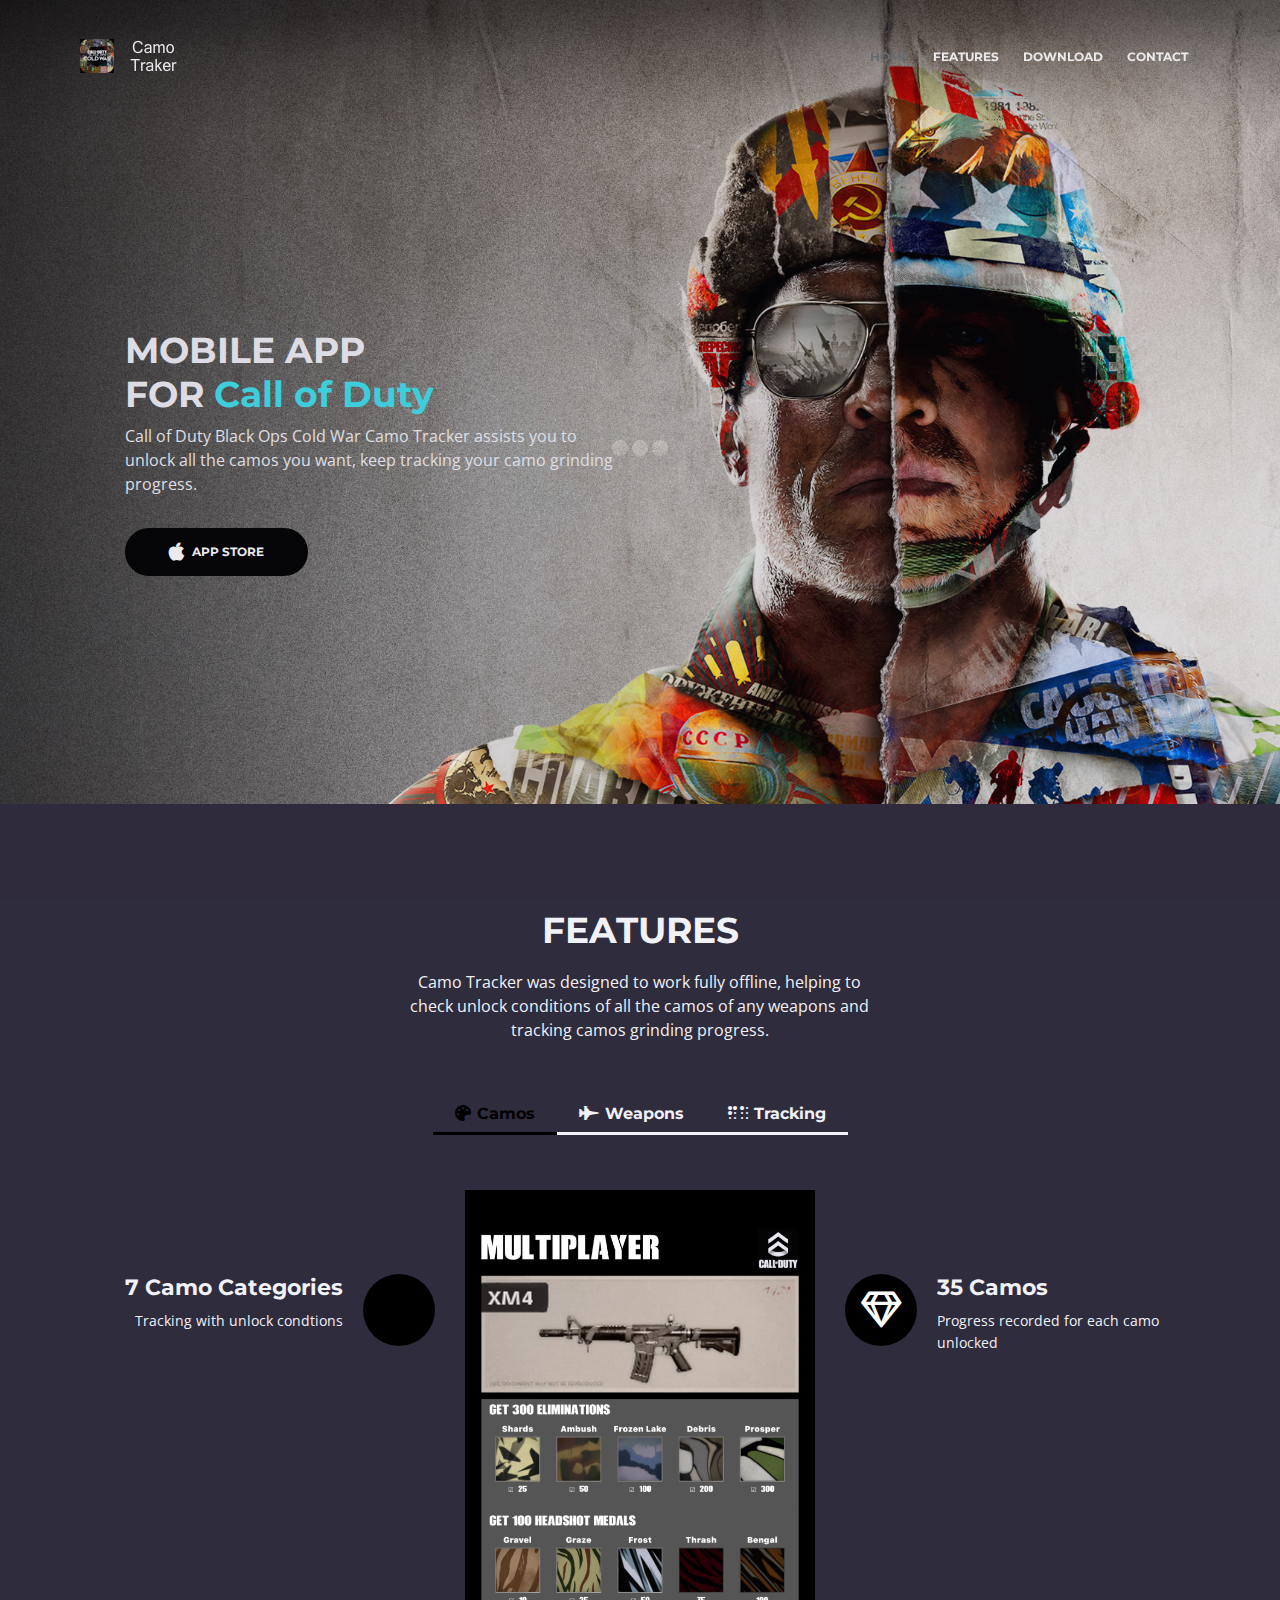
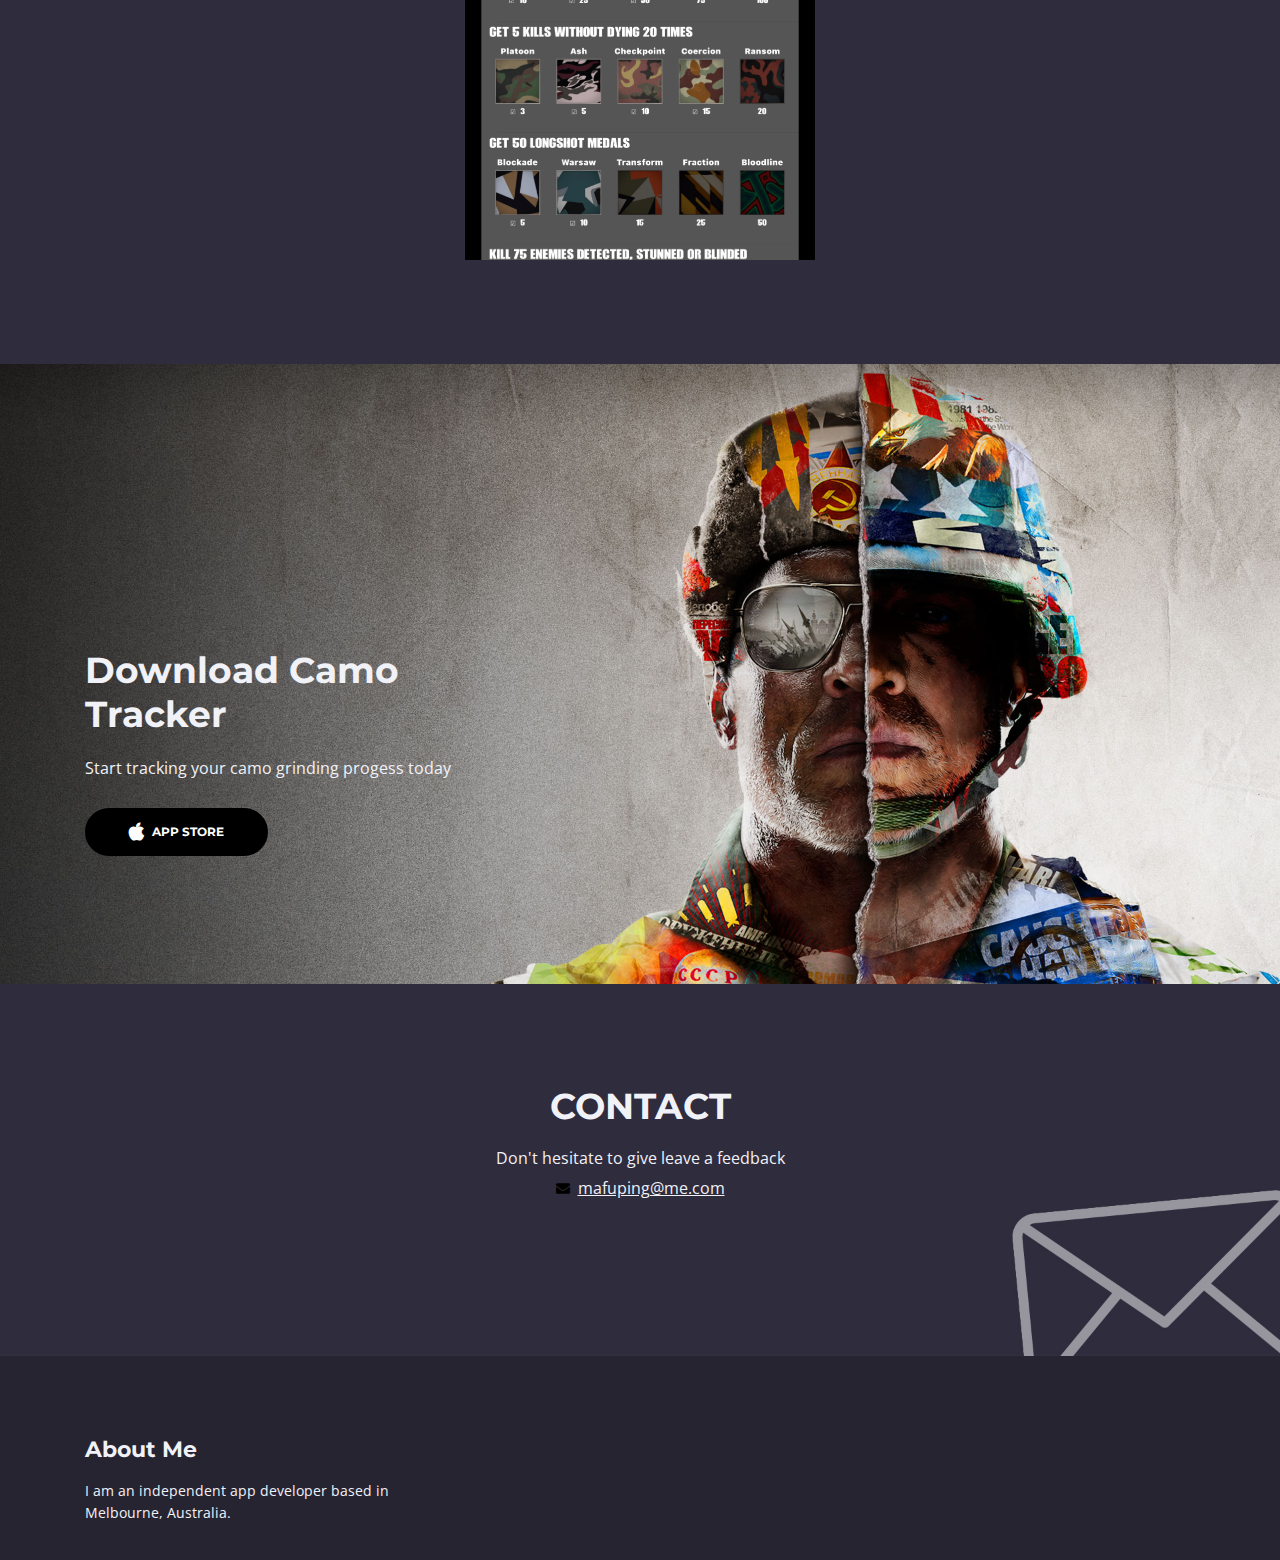
==== CamoTracker/index.html @ ff42e77a "Camo Tracker Support Page" ====
<!DOCTYPE html>
<html lang="en">

<head>
    <meta charset="utf-8">
    <meta name="viewport" content="width=device-width, initial-scale=1, shrink-to-fit=no">

    <!-- SEO Meta Tags -->
    <meta name="description" content="Cod Cold War Camo Tracker">
    <meta name="author" content="Fuping Ma">

    <!-- OG Meta Tags to improve the way the post looks when you share the page on LinkedIn, Facebook, Google+ -->
    <meta property="og:site_name" content="" /> <!-- website name -->
    <meta property="og:site" content="" /> <!-- website link -->
    <meta property="og:title" content="" /> <!-- title shown in the actual shared post -->
    <meta property="og:description" content="" /> <!-- description shown in the actual shared post -->
    <meta property="og:image" content="" /> <!-- image link, make sure it's jpg -->
    <meta property="og:url" content="" /> <!-- where do you want your post to link to -->
    <meta property="og:type" content="article" />

    <!-- Website Title -->
    <title>Camo Tracker</title>

    <!-- Styles -->
    <link href="https://fonts.googleapis.com/css?family=Montserrat:400,600,700" rel="stylesheet">
    <link href="https://fonts.googleapis.com/css?family=Open+Sans:400,400i,700,700i" rel="stylesheet">
    <link href="css/bootstrap.css" rel="stylesheet">
    <link href="css/fontawesome-all.css" rel="stylesheet">
    <link href="css/swiper.css" rel="stylesheet">
    <link href="css/magnific-popup.css" rel="stylesheet">
    <link href="css/styles.css" rel="stylesheet">

    <!-- Favicon -->
    <link rel="icon" href="images/favicon.ico">
</head>

<body data-spy="scroll" data-target=".fixed-top">

    <!-- Preloader -->
    <div class="spinner-wrapper">
        <div class="spinner">
            <div class="bounce1"></div>
            <div class="bounce2"></div>
            <div class="bounce3"></div>
        </div>
    </div>
    <!-- end of preloader -->


    <!-- Navigation -->
    <nav class="navbar navbar-expand-md navbar-dark navbar-custom fixed-top">
        <!-- Text Logo - Use this if you don't have a graphic logo -->
        <!-- <a class="navbar-brand logo-text page-scroll" href="index.html">First Sight Words</a> -->

        <!-- Image Logo -->
        <a class="navbar-brand logo-image" href="index.html"><img src="images/logo.png" alt="logo"></a>

        <!-- Mobile Menu Toggle Button -->
        <button class="navbar-toggler" type="button" data-toggle="collapse" data-target="#navbars"
            aria-controls="navbars" aria-expanded="false" aria-label="Toggle navigation">
            <span class="navbar-toggler-awesome fas fa-bars"></span>
            <span class="navbar-toggler-awesome fas fa-times"></span>
        </button>
        <!-- end of mobile menu toggle button -->

        <div class="collapse navbar-collapse" id="navbars">
            <ul class="navbar-nav ml-auto">
                <li class="nav-item">
                    <a class="nav-link page-scroll" href="#header">HOME <span class="sr-only">(current)</span></a>
                </li>
                <li class="nav-item">
                    <a class="nav-link page-scroll" href="#features">FEATURES</a>
                </li>
                <li class="nav-item">
                    <a class="nav-link page-scroll" href="#download">DOWNLOAD</a>
                </li>
                <li class="nav-item">
                    <a class="nav-link page-scroll" href="#contact">CONTACT</a>
                </li>
            </ul>
        </div>
    </nav> <!-- end of navbar -->
    <!-- end of navigation -->


    <!-- Header -->
    <header id="header" class="header">
        <div class="header-content">
            <div class="container">
                <div class="row">
                    <div class="col-lg-6">
                        <div class="text-container">
                            <h2>MOBILE APP <br>FOR <span id="js-rotating">Call of Duty, Cold War, Camo Grinding</span></h2>
                            <p class="p-large">
                                Call of Duty Black Ops Cold War Camo Tracker assists you to unlock all the camos you want, 
                                keep tracking your camo grinding progress.
                            </p>
                            <a class="btn-solid-lg page-scroll" href="https://apps.apple.com/"><i class="fab fa-apple"></i>APP
                                STORE</a>
                            <!--<a class="btn-solid-lg page-scroll" href="#your-link"><i class="fab fa-google-play"></i>PLAY STORE</a>-->
                        </div>
                    </div> <!-- end of col -->
                    <!--div class="col-lg-6">
                        <div class="image-container">
                            <img class="img-fluid" src="images/header.png" alt="First Sight Words Screens">
                        </div> <end of image-container -->
                    </div> <!-- end of col -->
                </div> <!-- end of row -->
            </div> <!-- end of container -->
        </div> <!-- end of header-content -->
    </header> <!-- end of header -->
    <!-- end of header -->

    <!-- Features -->
    <div id="features" class="tabs">
        <div class="container">
            <div class="row">
                <div class="col-lg-12">
                    <h2>FEATURES</h2>
                    <div class="p-heading p-large">
                        Camo Tracker was designed to work fully offline, helping to check unlock conditions 
                        of all the camos of any weapons and tracking camos grinding progress.
                    </div>
                </div> <!-- end of col -->
            </div> <!-- end of row -->
            <div class="row">
                <!-- Tabs Links -->
                <ul class="nav nav-tabs" id="featureTabs" role="tablist">
                    <li class="nav-item">
                        <a class="nav-link active" id="nav-tab-1" data-toggle="tab" href="#tab-1" role="tab"
                            aria-controls="tab-1" aria-selected="false"><i class="fas fa-palette"></i>Camos</a>
                    </li>
                    <li class="nav-item">
                        <a class="nav-link" id="nav-tab-2" data-toggle="tab" href="#tab-2" role="tab"
                            aria-controls="tab-2" aria-selected="false"><i class="fas fa-fighter-jet"></i>Weapons</a>
                    </li>
                    <li class="nav-item">
                        <a class="nav-link" id="nav-tab-3" data-toggle="tab" href="#tab-3" role="tab"
                            aria-controls="tab-3" aria-selected="true"><i class="fas fa-braille"></i>Tracking</a>
                    </li>
                </ul>
                <!-- end of tabs links -->

                <!-- Tabs Content-->
                <div class="tab-content" id="featureTabsContent">

                    <!-- Tab -->
                    <div class="tab-pane fade show active" id="tab-1" role="tabpanel" aria-labelledby="tab-1">
                        <div class="container">
                            <div class="row">

                                <!-- Icon Cards Pane -->
                                <div class="col-lg-4">
                                    <div class="card left-pane first">
                                        <div class="card-body">
                                            <div class="text-wrapper">
                                                <h4 class="card-title">7 Camo Categories</h4>
                                                <p>Tracking with unlock condtions</p>
                                            </div>
                                            <div class="card-icon">
                                                <i class="far fa-bullseye"></i>
                                            </div>
                                        </div>
                                    </div>
                                    <div class="card left-pane">
                                        <div class="card-body">
                                        </div>
                                    </div>
                                    <div class="card left-pane">
                                        <div class="card-body">
                                        </div>
                                    </div>
                                </div>
                                <!-- end of icon cards pane -->

                                <!-- Image Pane -->
                                <div class="col-lg-4">
                                    <img class="img-fluid" src="images/features-camos.png"
                                        alt="7 Categories, 35 camos">
                                </div>
                                <!-- end of image pane -->

                                <!-- Icon Cards Pane -->
                                <div class="col-lg-4">
                                    <div class="card right-pane first">
                                        <div class="card-body">
                                            <div class="card-icon">
                                                <i class="far fa-gem"></i>
                                            </div>
                                            <div class="text-wrapper">
                                                <h4 class="card-title">35 Camos</h4>
                                                <p>Progress recorded for each camo unlocked</p>
                                            </div>
                                        </div>
                                    </div>
                                    <div class="card right-pane">
                                        <div class="card-body">
                                        </div>
                                    </div>
                                    <div class="card right-pane">
                                        <div class="card-body">
                                        </div>
                                    </div>
                                </div>
                                <!-- end of icon cards pane -->

                            </div> <!-- end of row -->
                        </div> <!-- end of container -->
                    </div> <!-- end of tab-pane -->
                    <!-- end of tab -->

                    <!-- Tab -->
                    <div class="tab-pane fade" id="tab-2" role="tabpanel" aria-labelledby="tab-2">
                        <div class="container">
                            <div class="row">

                                <!-- Image Pane -->
                                <div class="col-md-4">
                                    <img class="img-fluid" src="images/features-weapons.png"
                                        alt="All weapons">
                                </div>
                                <!-- end of image pane -->

                                <!-- Text And Icon Cards Area -->
                                <div class="col-md-8">
                                    <div class="text-area">
                                        <h3>All Weapons</h3>
                                        <p>Every weapons in all the categories</p>
                                    </div> <!-- end of text-area -->

                                    <div class="icon-cards-area">
                                        <div class="card">
                                            <div class="card-icon">
                                                <i class="far fa-bookmark"></i>
                                            </div>
                                            <div class="card-body">
                                                <h4 class="card-title">Weapon Categroies</h4>
                                                <p>All weapons in collapsible weapon category</p>
                                            </div>
                                        </div>
                                        <div class="card">
                                            <div class="card-icon">
                                                <i class="far fa-chart-bar"></i>
                                            </div>
                                            <div class="card-body">
                                                <h4 class="card-title">Progress Overview</h4>
                                                <p>Show your grinding progress in precentage for each weapon</p>
                                            </div>
                                        </div>
                                        <div class="card">
                                        </div>
                                        <div class="card">
                                        </div>
                                    </div> <!-- end of icon cards area -->
                                </div> <!-- end of col-md-8 -->
                                <!-- end of text and icon cards area -->

                            </div> <!-- end of row -->
                        </div> <!-- end of container -->
                    </div> <!-- end of tab-pane -->
                    <!-- end of tab -->

                    <!-- Tab -->
                    <div class="tab-pane fade" id="tab-3" role="tabpanel" aria-labelledby="tab-3">
                        <div class="container">
                            <div class="row">

                                <!-- Text And Icon Cards Area -->
                                <div class="col-md-8">
                                    <div class="text-area">
                                        <h3>Tracking</h3>
                                        <p>
                                            Track both Multiplayer and Zombies modes at the same time, 
                                            progress through all the camos not just camo category.
                                        </p>
                                    </div> <!-- end of text-area -->

                                    <div class="icon-cards-area">
                                        <div class="card">
                                            <div class="card-icon">
                                                <i class="far fa-map-signs"></i>
                                            </div>
                                            <div class="card-body">
                                                <h4 class="card-title">Multiplayer and Zombies</h4>
                                            </div>
                                        </div>
                                        <div class="card">
                                            <div class="card-icon">
                                                <i class="far fa-calendar-check"></i>
                                            </div>
                                            <div class="card-body">
                                                <h4 class="card-title">Track every camos</h4>
                                            </div>
                                        </div>
                                        <div class="card">
                                        </div>
                                        <div class="card">
                                        </div>
                                    </div> <!-- end of icon cards area -->
                                </div> <!-- end of col-md-8 -->
                                <!-- end of text and icon cards area -->

                                <!-- Image Pane -->
                                <div class="col-md-4">
                                    <img class="img-fluid" src="images/features-track.png"
                                        alt="Flash Cards to engage active recall ">
                                </div>
                                <!-- end of image pane -->

                            </div> <!-- end of row -->
                        </div> <!-- end of container -->
                    </div><!-- end of tab-pane -->
                    <!-- end of tab -->

                </div> <!-- end of tab-content -->
                <!-- end of tabs content -->

            </div> <!-- end of row -->
        </div> <!-- end of container -->
    </div> <!-- end of tabs -->
    <!-- end of features -->


    <!-- Download -->
    <div id="download" class="basic-4">
        <div class="container">
            <div class="row">
                <div class="col-lg-6 col-xl-5">
                    <div class="text-container">
                        <h2>Download <span class="blue">Camo Tracker</span></h2>
                        <p class="p-large">Start tracking your camo grinding progess today</p>
                        <a class="btn-solid-lg" href="https://apps.apple.com/"><i class="fab fa-apple"></i>APP STORE</a>
                        <!-- <a class="btn-solid-lg" href="#your-link"><i class="fab fa-google-play"></i>PLAY STORE</a> -->
                    </div> <!-- end of text-container -->
                </div> <!-- end of col -->
                <!--div class="col-lg-6 col-xl-7">
                    <div class="image-container">
                        <img class="img-fluid" src="images/download-all.png" alt="Download Camo Tracker">
                    </div> <!-- end of img-container -->
                </div> <!-- end of col -->
            </div> <!-- end of row -->
        </div> <!-- end of container -->
    </div> <!-- end of basic-4 -->
    <!-- end of download -->


    <!-- Contact -->
    <div id="contact" class="form">
        <div class="container">
            <div class="row">
                <div class="col-lg-12">
                    <h2>CONTACT</h2>
                    <ul class="list-unstyled li-space-lg">
                        <li class="address">Don't hesitate to give leave a feedback</li>
                        <li><i class="fas fa-envelope"></i><a class="blue"
                                href="mailto:mafuping@me.com">mafuping@me.com</a></li>
                    </ul>
                </div> <!-- end of col -->
            </div> <!-- end of row -->
        </div> <!-- end of container -->
    </div> <!-- end of form -->
    <!-- end of contact -->


    <!-- Footer -->
    <div class="footer">
        <div class="container">
            <div class="row">
                <div class="col-md-4">
                    <div class="footer-col">
                        <h4>About Me</h4>
                        <p>I am an independent app developer based in Melbourne, Australia.</p>
                    </div>
                </div> <!-- end of col -->
                <div class="col-md-4">
                    <div class="footer-col middle">
                    </div>
                </div> <!-- end of col -->
                <div class="col-md-4">
                    <div class="footer-col last">
                    </div>
                </div> <!-- end of col -->
            </div> <!-- end of row -->
        </div> <!-- end of container -->
    </div> <!-- end of footer -->
    <!-- end of footer -->

    <!-- Scripts -->
    <script src="js/jquery.min.js"></script> <!-- jQuery for Bootstrap's JavaScript plugins -->
    <script src="js/popper.min.js"></script> <!-- Popper tooltip library for Bootstrap -->
    <script src="js/bootstrap.min.js"></script> <!-- Bootstrap framework -->
    <script src="js/jquery.easing.min.js"></script> <!-- jQuery Easing for smooth scrolling between anchors -->
    <script src="js/swiper.min.js"></script> <!-- Swiper for image and text sliders -->
    <script src="js/jquery.magnific-popup.js"></script> <!-- Magnific Popup for lightboxes -->
    <script src="js/morphext.min.js"></script> <!-- Morphtext rotating text in the header -->
    <script src="js/validator.min.js"></script> <!-- Validator.js - Bootstrap plugin that validates forms -->
    <script src="js/scripts.js"></script> <!-- Custom scripts -->
</body>

</html>
---- CamoTracker/css/styles.css ----
/* Template: Leno - Mobile App HTML Landing Page Template
   Author: Inovatik
   Created: Mar 2019
   Description: Master CSS file
*/

/*****************************************
Table Of Contents:

01. General Styles
02. Preloader
03. Navigation
04. Header
05. Features
06. Video
07. Details 1
08. Details 2
09. Details Lightboxes
10. Screenshots
11. Download
12. Statistics
13. Contact
14. Footer
15. Copyright
16. Back To Top Button
17. Extra Pages
18. Media Queries
******************************************/

/*****************************************
Colors:

- Text, navbar links - white #f1f1f8
- Buttons, bullets, icons - turquoise #000000
- Navbar - navy #4633af
- Backgrounds - dark denim #262431
- Backgrounds - denim #2f2c3d
******************************************/


/******************************/
/*     01. General Styles     */
/******************************/
body,
html {
    width: 100%;
	height: 100%;
}

body, p {
	color: #f1f1f8; 
	font: 400 0.875rem/1.375rem "Open Sans", sans-serif;
}

.p-large {
	color: #f1f1f8;
	font: 400 1rem/1.5rem "Open Sans", sans-serif;
}

.p-small {
	color: #f1f1f8;
	font: 400 0.75rem/1.25rem "Open Sans", sans-serif;
}

.p-heading {
	margin-bottom: 3.75rem;
	text-align: center;
}

.li-space-lg li {
	margin-bottom: 0.375rem;
}

.indent {
	padding-left: 1.25rem;
}

h1 {
	color: #f1f1f8;
	font: 700 2.5rem/2.875rem "Montserrat", sans-serif;
}

h2 {
	color: #f1f1f8;
	font: 700 2.25rem/2.75rem "Montserrat", sans-serif;
}

h3 {
	color: #f1f1f8;
	font: 700 1.75rem/2.125rem "Montserrat", sans-serif;
}

h4 {
	color: #f1f1f8;
	font: 700 1.375rem/1.75rem "Montserrat", sans-serif;
}

h5 {
	color: #f1f1f8;
	font: 700 1.125rem/1.625rem "Montserrat", sans-serif;
}

h6 {
	color: #f1f1f8;
	font: 700 1rem/1.5rem "Montserrat", sans-serif;
}

a {
	color: #f1f1f8;
	text-decoration: underline;
}

a:hover {
	color: #f1f1f8;
	text-decoration: underline;
}

a.turquoise {
	color: #000000;
}

a.white {
	color: #fff;
}

.testimonial-text {
	font: italic 400 1rem/1.5rem "Open Sans", sans-serif;
}

.testimonial-author {
	font: 700 1rem/1.5rem "Montserrat", sans-serif;
}

.btn-solid-reg {
	display: inline-block;
	padding: 1.1875rem 2.125rem 1.1875rem 2.125rem;
	border: 0.125rem solid #000000;
	border-radius: 2rem;
	background-color: #000000;
	color: #fff;
	font: 700 0.75rem/0 "Montserrat", sans-serif;
	text-decoration: none;
	transition: all 0.2s ease;
}

.btn-solid-reg:hover {
	background-color: transparent;
	color: #000000;
	text-decoration: none;
}

.btn-solid-lg {
	display: inline-block;
	padding: 1.375rem 2.625rem 1.375rem 2.625rem;
	border: 0.125rem solid #000000;
	border-radius: 2rem;
	background-color: #000000;
	color: #fff;
	font: 700 0.75rem/0 "Montserrat", sans-serif;
	text-decoration: none;
	transition: all 0.2s ease;
}

.btn-solid-lg:hover {
	background-color: transparent;
	color: #000000;
	text-decoration: none;
}

.btn-solid-lg .fab {
	margin-right: 0.5rem;
	font-size: 1.25rem;
	line-height: 0;
	vertical-align: top;
}

.btn-solid-lg .fab.fa-google-play {
	font-size: 1rem;
}

.btn-outline-reg {
	display: inline-block;
	padding: 1.1875rem 2.125rem 1.1875rem 2.125rem;
	border: 0.125rem solid #000000;
	border-radius: 2rem;
	background-color: transparent;
	color: #000000;
	font: 700 0.75rem/0 "Montserrat", sans-serif;
	text-decoration: none;
	transition: all 0.2s ease;
}

.btn-outline-reg:hover {
	background-color: #000000;
	color: #fff;
	text-decoration: none;
}

.btn-outline-lg {
	display: inline-block;
	padding: 1.375rem 2.625rem 1.375rem 2.625rem;
	border: 0.125rem solid #000000;
	border-radius: 2rem;
	background-color: transparent;
	color: #000000;
	font: 700 0.75rem/0 "Montserrat", sans-serif;
	text-decoration: none;
	transition: all 0.2s ease;
}

.btn-outline-lg:hover {
	background-color: #000000;
	color: #fff;
	text-decoration: none;
}

.btn-outline-sm {
	display: inline-block;
	padding: 1rem 1.625rem 0.875rem 1.625rem;
	border: 0.125rem solid #000000;
	border-radius: 2rem;
	background-color: transparent;
	color: #000000;
	font: 700 0.625rem/0 "Montserrat", sans-serif;
	text-decoration: none;
	transition: all 0.2s ease;
}

.btn-outline-sm:hover {
	background-color: #000000;
	color: #fff;
	text-decoration: none;
}

.form-group {
	position: relative;
	margin-bottom: 1.25rem;
}

.form-group.has-error.has-danger {
	margin-bottom: 0.625rem;
}

.form-group.has-error.has-danger .help-block.with-errors ul {
	margin-top: 0.375rem;
}

.label-control {
	position: absolute;
	top: 0.87rem;
	left: 1.375rem;
	color: #f1f1f8;
	opacity: 1;
	font: 400 0.875rem/1.375rem "Open Sans", sans-serif;
	cursor: text;
	transition: all 0.2s ease;
}

/* IE10+ hack to solve lower label text position compared to the rest of the browsers */
@media screen and (-ms-high-contrast: active), screen and (-ms-high-contrast: none) {  
	.label-control {
		top: 0.9375rem;
	}
}

.form-control-input:focus + .label-control,
.form-control-input.notEmpty + .label-control,
.form-control-textarea:focus + .label-control,
.form-control-textarea.notEmpty + .label-control {
	top: 0.125rem;
	opacity: 1;
	font-size: 0.75rem;
	font-weight: 700;
}

.form-control-input,
.form-control-select {
	display: block; /* needed for proper display of the label in Firefox, IE, Edge */
	width: 100%;
	padding-top: 1.0625rem;
	padding-bottom: 0.0625rem;
	padding-left: 1.3125rem;
	border: 1px solid #9791ae;
	border-radius: 0.25rem;
	background-color: #413d52;
	color: #f1f1f8;
	font: 400 0.875rem/1.875rem "Open Sans", sans-serif;
	transition: all 0.2s ease;
	-webkit-appearance: none; /* removes inner shadow on form inputs on ios safari */
}

.form-control-select {
	padding-top: 0.5rem;
	padding-bottom: 0.5rem;
	height: 3rem;
}

/* IE10+ hack to solve lower label text position compared to the rest of the browsers */
@media screen and (-ms-high-contrast: active), screen and (-ms-high-contrast: none) {  
	.form-control-input {
		padding-top: 1.25rem;
		padding-bottom: 0.75rem;
		line-height: 1.75rem;
	}

	.form-control-select {
		padding-top: 0.875rem;
		padding-bottom: 0.75rem;
		height: 3.125rem;
		line-height: 2.125rem;
	}
}

select {
    /* you should keep these first rules in place to maintain cross-browser behavior */
    -webkit-appearance: none;
	-moz-appearance: none;
	-ms-appearance: none;
    -o-appearance: none;
    appearance: none;
    background-image: url('../images/down-arrow.png');
    background-position: 96% 50%;
    background-repeat: no-repeat;
    outline: none;
}

select::-ms-expand {
    display: none; /* removes the ugly default down arrow on select form field in IE11 */
}

.form-control-textarea {
	display: block; /* used to eliminate a bottom gap difference between Chrome and IE/FF */
	width: 100%;
	height: 8rem; /* used instead of html rows to normalize height between Chrome and IE/FF */
	padding-top: 1.25rem;
	padding-left: 1.3125rem;
	border: 1px solid #9791ae;
	border-radius: 0.25rem;
	background-color: #413d52;
	color: #f1f1f8;
	font: 400 0.875rem/1.75rem "Open Sans", sans-serif;
	transition: all 0.2s ease;
}

.form-control-input:focus,
.form-control-select:focus,
.form-control-textarea:focus {
	border: 1px solid #f1f1f8;
	outline: none; /* Removes blue border on focus */
}

.form-control-input:hover,
.form-control-select:hover,
.form-control-textarea:hover {
	border: 1px solid #f1f1f8;
}

.checkbox {
	font: 400 0.75rem/1.25rem "Open Sans", sans-serif;
}

input[type='checkbox'] {
	vertical-align: -15%;
	margin-right: 0.375rem;
}

/* IE10+ hack to raise checkbox field position compared to the rest of the browsers */
@media screen and (-ms-high-contrast: active), screen and (-ms-high-contrast: none) {  
	input[type='checkbox'] {
		vertical-align: -9%;
	}
}

.form-control-submit-button {
	display: inline-block;
	width: 100%;
	height: 3.125rem;
	border: 1px solid #000000;
	border-radius: 1.5rem;
	background-color: #000000;
	color: #fff;
	font: 700 0.75rem/1.75rem "Montserrat", sans-serif;
	cursor: pointer;
	transition: all 0.2s ease;
}

.form-control-submit-button:hover {
	background-color: transparent;
	color: #000000;
}

/* Form Success And Error Message Formatting */
#cmsgSubmit.h3.text-center.tada.animated,
#pmsgSubmit.h3.text-center.tada.animated,
#cmsgSubmit.h3.text-center,
#pmsgSubmit.h3.text-center {
	display: block;
	margin-bottom: 0;
	color: #f1f1f8;
	font: 400 1.125rem/1rem "Open Sans", sans-serif;
}

.help-block.with-errors .list-unstyled {
	color: #f1f1f8;
	font-size: 0.75rem;
	line-height: 1.125rem;
	text-align: left;
}

.help-block.with-errors ul {
	margin-bottom: 0;
}
/* end of form success and error message formatting */

/* Form Success And Error Message Animation - Animate.css */
@-webkit-keyframes tada {
	from {
		-webkit-transform: scale3d(1, 1, 1);
		-ms-transform: scale3d(1, 1, 1);
		transform: scale3d(1, 1, 1);
	}
	10%, 20% {
		-webkit-transform: scale3d(.9, .9, .9) rotate3d(0, 0, 1, -3deg);
		-ms-transform: scale3d(.9, .9, .9) rotate3d(0, 0, 1, -3deg);
		transform: scale3d(.9, .9, .9) rotate3d(0, 0, 1, -3deg);
	}
	30%, 50%, 70%, 90% {
		-webkit-transform: scale3d(1.1, 1.1, 1.1) rotate3d(0, 0, 1, 3deg);
		-ms-transform: scale3d(1.1, 1.1, 1.1) rotate3d(0, 0, 1, 3deg);
		transform: scale3d(1.1, 1.1, 1.1) rotate3d(0, 0, 1, 3deg);
	}
	40%, 60%, 80% {
		-webkit-transform: scale3d(1.1, 1.1, 1.1) rotate3d(0, 0, 1, -3deg);
		-ms-transform: scale3d(1.1, 1.1, 1.1) rotate3d(0, 0, 1, -3deg);
		transform: scale3d(1.1, 1.1, 1.1) rotate3d(0, 0, 1, -3deg);
	}
	to {
		-webkit-transform: scale3d(1, 1, 1);
		-ms-transform: scale3d(1, 1, 1);
		transform: scale3d(1, 1, 1);
	}
}

@keyframes tada {
	from {
		-webkit-transform: scale3d(1, 1, 1);
		-ms-transform: scale3d(1, 1, 1);
		transform: scale3d(1, 1, 1);
	}
	10%, 20% {
		-webkit-transform: scale3d(.9, .9, .9) rotate3d(0, 0, 1, -3deg);
		-ms-transform: scale3d(.9, .9, .9) rotate3d(0, 0, 1, -3deg);
		transform: scale3d(.9, .9, .9) rotate3d(0, 0, 1, -3deg);
	}
	30%, 50%, 70%, 90% {
		-webkit-transform: scale3d(1.1, 1.1, 1.1) rotate3d(0, 0, 1, 3deg);
		-ms-transform: scale3d(1.1, 1.1, 1.1) rotate3d(0, 0, 1, 3deg);
		transform: scale3d(1.1, 1.1, 1.1) rotate3d(0, 0, 1, 3deg);
	}
	40%, 60%, 80% {
		-webkit-transform: scale3d(1.1, 1.1, 1.1) rotate3d(0, 0, 1, -3deg);
		-ms-transform: scale3d(1.1, 1.1, 1.1) rotate3d(0, 0, 1, -3deg);
		transform: scale3d(1.1, 1.1, 1.1) rotate3d(0, 0, 1, -3deg);
	}
	to {
		-webkit-transform: scale3d(1, 1, 1);
		-ms-transform: scale3d(1, 1, 1);
		transform: scale3d(1, 1, 1);
	}
}

.tada {
	-webkit-animation-name: tada;
	animation-name: tada;
}

.animated {
	-webkit-animation-duration: 1s;
	animation-duration: 1s;
	-webkit-animation-fill-mode: both;
	animation-fill-mode: both;
}
/* end of form success and error message animation - Animate.css */

/* Fade-move Animation For Lightbox - Magnific Popup */
/* at start */
.my-mfp-slide-bottom .zoom-anim-dialog {
	opacity: 0;
	transition: all 0.2s ease-out;
	-webkit-transform: translateY(-1.25rem) perspective(37.5rem) rotateX(10deg);
	-ms-transform: translateY(-1.25rem) perspective(37.5rem) rotateX(10deg);
	transform: translateY(-1.25rem) perspective(37.5rem) rotateX(10deg);
}

/* animate in */
.my-mfp-slide-bottom.mfp-ready .zoom-anim-dialog {
	opacity: 1;
	-webkit-transform: translateY(0) perspective(37.5rem) rotateX(0); 
	-ms-transform: translateY(0) perspective(37.5rem) rotateX(0); 
	transform: translateY(0) perspective(37.5rem) rotateX(0); 
}

/* animate out */
.my-mfp-slide-bottom.mfp-removing .zoom-anim-dialog {
	opacity: 0;
	-webkit-transform: translateY(-0.625rem) perspective(37.5rem) rotateX(10deg); 
	-ms-transform: translateY(-0.625rem) perspective(37.5rem) rotateX(10deg); 
	transform: translateY(-0.625rem) perspective(37.5rem) rotateX(10deg); 
}

/* dark overlay, start state */
.my-mfp-slide-bottom.mfp-bg {
	opacity: 0;
	transition: opacity 0.2s ease-out;
}

/* animate in */
.my-mfp-slide-bottom.mfp-ready.mfp-bg {
	opacity: 0.8;
}
/* animate out */
.my-mfp-slide-bottom.mfp-removing.mfp-bg {
	opacity: 0;
}
/* end of fade-move animation for lightbox - magnific popup */

/* Fade Animation For Image Slider - Magnific Popup */
@-webkit-keyframes fadeIn {
	from {
		opacity: 0;
	}
	to {
		opacity: 1;
	}
}

@keyframes fadeIn {
	from {
		opacity: 0;
	}
	to {
		opacity: 1;
	}
}

.fadeIn {
	-webkit-animation: fadeIn 0.6s;
	animation: fadeIn 0.6s;
}

@-webkit-keyframes fadeOut {
	from {
		opacity: 1;
	}
	to {
		opacity: 0;
	}
}

@keyframes fadeOut {
	from {
		opacity: 1;
	}
	to {
		opacity: 0;
	}
}

.fadeOut {
	-webkit-animation: fadeOut 0.8s;
	animation: fadeOut 0.8s;
}
/* end of fade animation for image slider - magnific popup */


/*************************/
/*     02. Preloader     */
/*************************/
.spinner-wrapper {
	position: fixed;
	z-index: 999999;
	top: 0;
	right: 0;
	bottom: 0;
	left: 0;
	background: #2f2c3d;
}

.spinner {
	position: absolute;
	top: 50%; /* centers the loading animation vertically one the screen */
	left: 50%; /* centers the loading animation horizontally one the screen */
	width: 3.75rem;
	height: 1.25rem;
	margin: -0.625rem 0 0 -1.875rem; /* is width and height divided by two */ 
	text-align: center;
}

.spinner > div {
	display: inline-block;
	width: 1rem;
	height: 1rem;
	border-radius: 100%;
	background-color: #fff;
	-webkit-animation: sk-bouncedelay 1.4s infinite ease-in-out both;
	animation: sk-bouncedelay 1.4s infinite ease-in-out both;
}

.spinner .bounce1 {
	-webkit-animation-delay: -0.32s;
	animation-delay: -0.32s;
}

.spinner .bounce2 {
	-webkit-animation-delay: -0.16s;
	animation-delay: -0.16s;
}

@-webkit-keyframes sk-bouncedelay {
	0%, 80%, 100% { -webkit-transform: scale(0); }
	40% { -webkit-transform: scale(1.0); }
}

@keyframes sk-bouncedelay {
	0%, 80%, 100% { 
		-webkit-transform: scale(0);
		-ms-transform: scale(0);
		transform: scale(0);
	} 40% { 
		-webkit-transform: scale(1.0);
		-ms-transform: scale(1.0);
		transform: scale(1.0);
	}
}


/**************************/
/*     03. Navigation     */
/**************************/
.navbar-custom {
	background-color: #000000;
	box-shadow: 0 0.0625rem 0.375rem 0 rgba(0, 0, 0, 0.1);
	font: 700 0.75rem/2rem "Montserrat", sans-serif;
	transition: all 0.2s ease;
}

.navbar-custom .navbar-brand.logo-image img {
    width: 113px;
	height: 34px;
	margin-bottom: 1px;
	backface-visibility: hidden;
	-webkit-backface-visibility: hidden;
}

.navbar-custom .navbar-brand.logo-text {
	font: 700 2.375rem/1.5rem "Montserrat", sans-serif;
	color: #fff;
	letter-spacing: -0.5px;
	text-decoration: none;
}

.navbar-custom .navbar-nav {
	margin-top: 0.75rem;
}

.navbar-custom .nav-item .nav-link {
	padding: 0 0.75rem 0 0.75rem;
	color: #fff;
	text-decoration: none;
	transition: all 0.2s ease;
}

.navbar-custom .nav-item .nav-link:hover,
.navbar-custom .nav-item .nav-link.active {
	color: #6D7278;
}

/* Dropdown Menu */
.navbar-custom .dropdown:hover > .dropdown-menu {
	display: block; /* this makes the dropdown menu stay open while hovering it */
	min-width: auto;
	animation: fadeDropdown 0.2s; /* required for the fade animation */
}

@keyframes fadeDropdown {
    0% {
        opacity: 0;
    }

    100% {
        opacity: 1;
    }
}

.navbar-custom .dropdown-toggle:focus { /* removes dropdown outline on focus  */
	outline: 0;
}

.navbar-custom .dropdown-menu {
	margin-top: 0;
	border: none;
	border-radius: 0.25rem;
	background-color: #000000;
}

.navbar-custom .dropdown-item {
	color: #fff;
	text-decoration: none;
}

.navbar-custom .dropdown-item:hover {
	background-color: #000000;
}

.navbar-custom .dropdown-item .item-text {
	font: 700 0.75rem/1.5rem "Montserrat", sans-serif;
}

.navbar-custom .dropdown-item:hover .item-text {
	color: #6D7278;
}

.navbar-custom .dropdown-items-divide-hr {
	width: 100%;
	height: 1px;
	margin: 0.25rem auto 0.25rem auto;
	border: none;
	background-color: #b5bcc4;
	opacity: 0.2;
}
/* end of dropdown menu */

.navbar-custom .social-icons {
	display: none;
}

.navbar-custom .navbar-toggler {
	border: none;
	color: #fff;
	font-size: 2rem;
}

.navbar-custom button[aria-expanded='false'] .navbar-toggler-awesome.fas.fa-times{
	display: none;
}

.navbar-custom button[aria-expanded='false'] .navbar-toggler-awesome.fas.fa-bars{
	display: inline-block;
}

.navbar-custom button[aria-expanded='true'] .navbar-toggler-awesome.fas.fa-bars{
	display: none;
}

.navbar-custom button[aria-expanded='true'] .navbar-toggler-awesome.fas.fa-times{
	display: inline-block;
	margin-right: 0.125rem;
}


/*********************/
/*    04. Header     */
/*********************/
.header {
	background: linear-gradient(to bottom right, rgba(72, 72, 212, 0), rgba(241, 104, 104, 0)), url('../images/header-background.png') center center no-repeat;
	background-size: cover;
}

.header .header-content {
	padding-top: 8.5rem;
	padding-bottom: 7rem;
	text-align: center;
}

.header .text-container {
	margin-bottom: 3rem;
}

.header h1 {
	margin-bottom: 1rem;
}

.header #js-rotating {
	color: #40e0ee;
}

.header .p-large {
	margin-bottom: 2rem;
}

.header .btn-solid-lg {
	margin-right: 0.5rem;
	margin-bottom: 1.25rem;
}


/****************************/
/*     05. Testimonials     */
/****************************/
.slider-1 {
	padding-top: 6.875rem;
	padding-bottom: 6.375rem;
	background-color: #262431;
}

.slider-1 .slider-container {
	position: relative;
}

.slider-1 .swiper-container {
	position: static;
	width: 90%;
	text-align: center;
}

.slider-1 .swiper-button-prev:focus,
.slider-1 .swiper-button-next:focus {
	/* even if you can't see it chrome you can see it on mobile device */
	outline: none;
}

.slider-1 .swiper-button-prev {
	left: -0.5rem;
	background-image: url("data:image/svg+xml;charset=utf-8,%3Csvg%20xmlns%3D'http%3A%2F%2Fwww.w3.org%2F2000%2Fsvg'%20viewBox%3D'0%200%2028%2044'%3E%3Cpath%20d%3D'M0%2C22L22%2C0l2.1%2C2.1L4.2%2C22l19.9%2C19.9L22%2C44L0%2C22L0%2C22L0%2C22z'%20fill%3D'%23f1f1f8'%2F%3E%3C%2Fsvg%3E");
	background-size: 1.125rem 1.75rem;
}

.slider-1 .swiper-button-next {
	right: -0.5rem;
	background-image: url("data:image/svg+xml;charset=utf-8,%3Csvg%20xmlns%3D'http%3A%2F%2Fwww.w3.org%2F2000%2Fsvg'%20viewBox%3D'0%200%2028%2044'%3E%3Cpath%20d%3D'M27%2C22L27%2C22L5%2C44l-2.1-2.1L22.8%2C22L2.9%2C2.1L5%2C0L27%2C22L27%2C22z'%20fill%3D'%23f1f1f8'%2F%3E%3C%2Fsvg%3E");
	background-size: 1.125rem 1.75rem;
}

.slider-1 .card {
	position: relative;
	border: none;
	background-color: transparent;
}

.slider-1 .card-image {
	width: 6rem;
	height: 6rem;
	margin-right: auto;
	margin-bottom: 0.25rem;
	margin-left: auto;
	border-radius: 50%;
}

.slider-1 .card-body {
	padding-bottom: 0;
}

.slider-1 .testimonial-author {
	margin-bottom: 0;
}


/************************/
/*     05. Features     */
/************************/
.tabs {
	padding-top: 6.5rem;
	padding-bottom: 4.25rem;
	background-color: #2f2c3d;
}

.tabs h2 {
	margin-bottom: 1.125rem;
	text-align: center;
}

.tabs .p-heading {
	margin-bottom: 3.125rem;
}

.tabs .nav-tabs {
	margin-right: auto;
	margin-bottom: 2.5rem;
	margin-left: auto;
	justify-content: center;
	border-bottom: none;
}

.tabs .nav-link {
	margin-bottom: 1rem;
	padding: 0.5rem 1.375rem 0.25rem 1.375rem;
	border: none;
	border-bottom: 0.1875rem solid #f1f1f8;
	border-radius: 0;
	color: #f1f1f8;
	font: 700 1rem/1.75rem "Montserrat", sans-serif;
	text-decoration: none;
	transition: all 0.2s ease;
}

.tabs .nav-link.active,
.tabs .nav-link:hover {
	border-bottom: 0.1875rem solid #000000;
	background-color: transparent;
	color: #000000;
}

.tabs .nav-link .fas {
	margin-right: 0.375rem;
	font-size: 1rem;
}

.tabs .tab-content {
	width: 100%; /* for proper display in IE11 */
}

.tabs .card {
	border: none;
	background: transparent;
}

.tabs .card-body {
	padding: 1rem 0 1.25rem 0;
}

.tabs .card-title {
	margin-bottom: 0.5rem;
}

.tabs .card .card-icon {
	display: inline-block;
	width: 3.5rem;
	height: 3.5rem;
	border-radius: 50%;
	background-color: #000000;
	text-align: center;
	vertical-align: top;
}

.tabs .card .card-icon .fas,
.tabs .card .card-icon .far {
	color: #fff;
	font-size: 1.75rem;
	line-height: 3.5rem;
}

.tabs #tab-1 .card.left-pane .text-wrapper {
	display: inline-block;
	width: 75%;
}

.tabs #tab-1 .card.left-pane .card-icon {
	float: left;
	margin-right: 1rem;
}

.tabs #tab-1 img {
	display: block;
	margin: 2rem auto 3rem auto;
}

.tabs #tab-1 .card.right-pane .text-wrapper {
	display: inline-block;
	width: 75%;
}

.tabs #tab-1 .card.right-pane .card-icon {
	margin-right: 1rem;
}

.tabs #tab-2 img {
	display: block;
	margin: 0 auto 2rem auto;
}

.tabs #tab-2 .text-area {
	margin-top: 1.5rem;
}

.tabs #tab-2 h3 {
	margin-bottom: 0.75rem;
}

.tabs #tab-2 .icon-cards-area {
	margin-top: 2.5rem;
}

.tabs #tab-2 .icon-cards-area .card {
	width: 100%; /* for proper display in IE11 */
}

.tabs #tab-3 .icon-cards-area .card {
	width: 100%; /* for proper display in IE11 */
}

.tabs #tab-3 .text-area {
	margin-top: 0.75rem;
	margin-bottom: 4rem;
}

.tabs #tab-3 h3 {
	margin-bottom: 0.75rem;
}

.tabs #tab-3 img {
	margin: 0 auto 3rem auto;
}


/*********************/
/*     06. Video     */
/*********************/
.basic-1 {
	padding-top: 6.375rem;
	padding-bottom: 6.875rem;
	background: url('../images/video-background.jpg') center center no-repeat;
	background-size: cover; 
}

.basic-1 h2 {
	margin-bottom: 1.125rem;
	text-align: center;
}

.basic-1 .p-heading {
	margin-bottom: 4rem;
	text-align: center;
}

.basic-1 .image-container img {
	border-radius: 0.375rem;
}

.basic-1 .video-wrapper {
	position: relative;
}

/* Video Play Button */
.basic-1 .video-play-button {
	position: absolute;
	z-index: 10;
	top: 50%;
	left: 50%;
	display: block;
	box-sizing: content-box;
	width: 2rem;
	height: 2.75rem;
	padding: 1.125rem 1.25rem 1.125rem 1.75rem;
	border-radius: 50%;
	-webkit-transform: translateX(-50%) translateY(-50%);
	-ms-transform: translateX(-50%) translateY(-50%);
	transform: translateX(-50%) translateY(-50%);
}
  
.basic-1 .video-play-button:before {
	content: "";
	position: absolute;
	z-index: 0;
	top: 50%;
	left: 50%;
	display: block;
	width: 4.75rem;
	height: 4.75rem;
	border-radius: 50%;
	background: #4eaaff;
	animation: pulse-border 1500ms ease-out infinite;
	-webkit-transform: translateX(-50%) translateY(-50%);
	-ms-transform: translateX(-50%) translateY(-50%);
	transform: translateX(-50%) translateY(-50%);
}
  
.basic-1 .video-play-button:after {
	content: "";
	position: absolute;
	z-index: 1;
	top: 50%;
	left: 50%;
	display: block;
	width: 4.375rem;
	height: 4.375rem;
	border-radius: 50%;
	background: #4eaaff;
	transition: all 200ms;
	-webkit-transform: translateX(-50%) translateY(-50%);
	-ms-transform: translateX(-50%) translateY(-50%);
	transform: translateX(-50%) translateY(-50%);
}
  
.basic-1 .video-play-button span {
	position: relative;
	display: block;
	z-index: 3;
	top: 0.375rem;
	left: 0.25rem;
	width: 0;
	height: 0;
	border-left: 1.625rem solid #fff;
	border-top: 1rem solid transparent;
	border-bottom: 1rem solid transparent;
}
  
@keyframes pulse-border {
	0% {
		transform: translateX(-50%) translateY(-50%) translateZ(0) scale(1);
		opacity: 1;
	}
	100% {
		transform: translateX(-50%) translateY(-50%) translateZ(0) scale(1.5);
		opacity: 0;
	}
}
/* end of video play button */  


/*************************/
/*     07. Details 1     */
/*************************/
.basic-2 {
	padding-top: 8rem;
	padding-bottom: 3.5rem;
	background-color: #262431;
}

.basic-2 img {
	margin-bottom: 3.5rem;
}

.basic-2 h3 {
	margin-bottom: 1.125rem;
}

.basic-2 .btn-solid-reg {
	margin-top: 0.5rem;
}


/*************************/
/*     08. Details 2     */
/*************************/
.basic-3 {
	padding-top: 3.5rem;
	padding-bottom: 7.25rem;
	background-color: #262431;
}

.basic-3 .text-container {
	margin-bottom: 3.5rem;
}

.basic-3 h3 {
	margin-bottom: 1.125rem;
}

.basic-3 .btn-solid-reg {
	margin-top: 0.5rem;
}


/**********************************/
/*     09. Details Lightboxes     */
/**********************************/
.lightbox-basic {
	position: relative;
	max-width: 46.875rem;
	margin: 2.5rem auto;
	padding: 3rem 1rem;
	border-radius: 0.25rem;
	background-color: #2f2c3d;
	text-align: left;
}

.lightbox-basic img {
	display: block;
	margin-right: auto;
	margin-bottom: 3rem;
	margin-left: auto;
}

.lightbox-basic h3 {
	margin-bottom: 0.625rem;
}

.lightbox-basic hr {
	width: 3.75rem;
	height: 0.125rem;
	margin-top: 0.125rem;
	margin-bottom: 1.125rem;
	margin-left: 0;
	border: 0;
	background-color: #000000;
	text-align: left;
}

.lightbox-basic h4 {
	margin-top: 1.75rem;
	margin-bottom: 0.75rem;
}

.lightbox-basic table {
	margin-top: 1rem;
	margin-bottom: 1.5rem;
}

.lightbox-basic table tr {
	line-height: 1.75em;
}

.lightbox-basic table .icon-cell {
	width: 2rem;
	padding-right: 0.25rem;
	color: #000000;
	text-align: center;
}

.lightbox-basic a.mfp-close.as-button {
	position: relative;
	width: auto;
	height: auto;
	margin-left: 0.375rem;
	color: #000000;
	opacity: 1;
}

.lightbox-basic a.mfp-close.as-button:hover {
	color: #f1f1f8;
}

.lightbox-basic button.mfp-close.x-button {
	position: absolute;
	top: -0.375rem;
	right: -0.375rem;
	width: 2.75rem;
	height: 2.75rem;
	color: #f1f1f8;
}


/***************************/
/*     10. Screenshots     */
/***************************/
.slider-2 {
	padding-top: 6.875rem;
	padding-bottom: 6.875rem;
	background-color: #2f2c3d;
}

.slider-2 .slider-container {
	position: relative;
}

.slider-2 .swiper-container {
	position: static;
	width: 90%;
	text-align: center;
}

.slider-2 .swiper-button-prev,
.slider-2 .swiper-button-next {
	top: 50%;
	width: 1.125rem;
}

.slider-2 .swiper-button-prev:focus,
.slider-2 .swiper-button-next:focus {
	/* even if you can't see it chrome you can see it on mobile device */
	outline: none;
}

.slider-2 .swiper-button-prev {
	left: -0.5rem;
	background-image: url("data:image/svg+xml;charset=utf-8,%3Csvg%20xmlns%3D'http%3A%2F%2Fwww.w3.org%2F2000%2Fsvg'%20viewBox%3D'0%200%2028%2044'%3E%3Cpath%20d%3D'M0%2C22L22%2C0l2.1%2C2.1L4.2%2C22l19.9%2C19.9L22%2C44L0%2C22L0%2C22L0%2C22z'%20fill%3D'%23ffffff'%2F%3E%3C%2Fsvg%3E");
	background-size: 1.125rem 1.75rem;
}

.slider-2 .swiper-button-next {
	right: -0.5rem;
	background-image: url("data:image/svg+xml;charset=utf-8,%3Csvg%20xmlns%3D'http%3A%2F%2Fwww.w3.org%2F2000%2Fsvg'%20viewBox%3D'0%200%2028%2044'%3E%3Cpath%20d%3D'M27%2C22L27%2C22L5%2C44l-2.1-2.1L22.8%2C22L2.9%2C2.1L5%2C0L27%2C22L27%2C22z'%20fill%3D'%23ffffff'%2F%3E%3C%2Fsvg%3E");
	background-size: 1.125rem 1.75rem;
}


/************************/
/*     11. Download     */
/************************/
.basic-4 {
	padding-top: 6.5rem;
	padding-bottom: 6.75rem;
	background: url('../images/download-background.png') center center no-repeat;
	background-size: cover; 
}

.basic-4 .text-container {
	margin-bottom: 3.5rem;
	text-align: center;
}

.basic-4 h2 {
	margin-bottom: 1.25rem;
}

.basic-4 .p-large {
	margin-bottom: 1.75rem;
}

.basic-4 .btn-solid-lg {
	margin-right: 0.5rem;
	margin-bottom: 1.25rem;
}


/**************************/
/*     12. Statistics     */
/**************************/
.counter {
	padding-top: 6.5rem;
	padding-bottom: 5.375rem;
	background-color: #262431;
	text-align: center;
}

.counter #counter .cell {
	display: inline-block;
	width: 6.25rem;
	margin-right: 1rem;
	margin-left: 1rem;
	margin-bottom: 2rem;
}

.counter #counter .counter-value {
	color: #f1f1f8;
	font: 700 3.5rem/4.25rem "Montserrat", sans-serif;	
	vertical-align: middle;
}

.counter #counter .counter-info {
	margin-bottom: 0;
	color: #000000;
	font: 400 0.875rem/1.25rem "Open Sans", sans-serif;
	vertical-align: middle;
}


/***********************/
/*     13. Contact     */
/***********************/
.form {
	padding-top: 6.25rem;
	padding-bottom: 5.625rem;
	background: url('../images/contact-background.jpg') center bottom no-repeat;
	background-size: cover; 
}

.form h2 {
	margin-bottom: 1.125rem;
	text-align: center;
}

.form .list-unstyled {
	margin-bottom: 3.75rem;
	font-size: 1rem;
	line-height: 1.5rem;
	text-align: center;
}

.form .list-unstyled .fas,
.form .list-unstyled .fab {
	margin-right: 0.5rem;
	font-size: 0.875rem;
	color: #000000;
}

.form .list-unstyled .fa-phone {
	vertical-align: 3%;
}


/**********************/
/*     14. Footer     */
/**********************/
.footer {
	padding-top: 5rem;
	background-color: #262431;
}

.footer .footer-col {
	margin-bottom: 2.25rem;
}

.footer h4 {
	margin-bottom: 1rem;
}

.footer .list-unstyled .fas {
	color: #000000;
	font-size: 0.5rem;
	line-height: 1.375rem;
}

.footer .list-unstyled .media-body {
	margin-left: 0.625rem;
}

.footer .fa-stack {
	margin-bottom: 0.75rem;
	margin-right: 0.5rem;
	font-size: 1.5rem;
}

.footer .fa-stack .fa-stack-1x {
    color: #262431;
	transition: all 0.2s ease;
}

.footer .fa-stack .fa-stack-2x {
	color: #f1f1f8;
	transition: all 0.2s ease;
}

.footer .fa-stack:hover .fa-stack-1x {
	color: #f1f1f8;
}

.footer .fa-stack:hover .fa-stack-2x {
    color: #000000;
}


/*************************/
/*     15. Copyright     */
/*************************/
.copyright {
	padding-top: 1rem;
	padding-bottom: 0.5rem;
	background-color: #262431;
	text-align: center;
}

.copyright .p-small {
	color: #f1f1f8;
	opacity: 0.6;
}


/**********************************/
/*     16. Back To Top Button     */
/**********************************/
a.back-to-top {
	position: fixed;
	z-index: 999;
	right: 0.75rem;
	bottom: 0.75rem;
	display: none;
	width: 2.625rem;
	height: 2.625rem;
	border-radius: 1.875rem;
	background: #000000 url("../images/up-arrow.png") no-repeat center 47%;
	background-size: 1.125rem 1.125rem;
	text-indent: -9999px;
}

a:hover.back-to-top {
	background-color: #36edfd; 
}


/***************************/
/*     17. Extra Pages     */
/***************************/
.ex-header {
	padding-top: 8rem;
	padding-bottom: 5rem;
	background: linear-gradient(to bottom right, #2c1a7e, #5557db);
	text-align: center;
}

.ex-basic-1 {
	padding-top: 2rem;
	padding-bottom: 0.875rem;
	background-color: #2f2c3d;
}

.ex-basic-1 .breadcrumbs {
	margin-bottom: 1.125rem;
}

.ex-basic-1 .breadcrumbs .fa {
	margin-right: 0.5rem;
	margin-left: 0.625rem;
}

.ex-basic-2 {
	padding-top: 4.75rem;
	padding-bottom: 4rem;
	background-color: #262431;
}

.ex-basic-2 h3 {
	margin-bottom: 1rem;
}

.ex-basic-2 .text-container {
	margin-bottom: 3.625rem;
}

.ex-basic-2 .text-container.last {
	margin-bottom: 0;
}

.ex-basic-2 .list-unstyled .fas {
	color: #000000;
	font-size: 0.5rem;
	line-height: 1.375rem;
}

.ex-basic-2 .list-unstyled .media-body {
	margin-left: 0.625rem;
}

.ex-basic-2 .btn-outline-reg {
	margin-top: 1.75rem;
}

.ex-basic-2 .image-container-large {
	margin-bottom: 4rem;
}

.ex-basic-2 .image-container-large img {
	border-radius: 0.25rem;
}

.ex-basic-2 .image-container-small img {
	border-radius: 0.25rem;
}

.ex-basic-2 .text-container.dark-bg {
	padding: 1.625rem 1.5rem 0.75rem 2rem;
	background-color: #f9fafc;
}


/*****************************/
/*     18. Media Queries     */
/*****************************/	
/* Min-width width 768px */
@media (min-width: 768px) {
	
	/* General Styles */
	.p-heading {
		width: 85%;
		margin-right: auto;
		margin-left: auto;
	}

	h1 {
		font: 700 3.25rem/3.75rem "Montserrat", sans-serif;
	}
	/* end of general styles */


	/* Navigation */
	.navbar-custom {
		padding: 2.125rem 1.5rem 2.125rem 2rem;
		box-shadow: none;
        background: transparent;
	}
	
	.navbar-custom .navbar-brand.logo-text {
		color: #fff;
	}

	.navbar-custom .navbar-nav {
		margin-top: 0;
	}

	.navbar-custom .nav-item .nav-link {
		padding: 0.25rem 0.75rem 0.25rem 0.75rem;
		color: #fff;
	}
	
	.navbar-custom .nav-item .nav-link:hover,
	.navbar-custom .nav-item .nav-link.active {
		color: #6D7278;
	}

	.navbar-custom.top-nav-collapse {
        padding: 0.5rem 1.5rem 0.5rem 2rem;
		box-shadow: 0 0.0625rem 0.375rem 0 rgba(0, 0, 0, 0.1);
		background-color: #000000;
	}

	.navbar-custom.top-nav-collapse .navbar-brand.logo-text {
		color: #fff;
	}

	.navbar-custom.top-nav-collapse .nav-item .nav-link {
		color: #fff;
	}
	
	.navbar-custom.top-nav-collapse .nav-item .nav-link:hover,
	.navbar-custom.top-nav-collapse .nav-item .nav-link.active {
		color: #6D7278;
	}

	.navbar-custom .dropdown-menu {
		box-shadow: 0 0.25rem 0.375rem 0 rgba(0, 0, 0, 0.03);
	}

	.navbar-custom .dropdown-item {
		padding-top: 0.25rem;
		padding-bottom: 0.25rem;
	}

	.navbar-custom .dropdown-items-divide-hr {
		width: 84%;
	}
	/* end of navigation */


	/* Header */
	.header .header-content {
		padding-top: 11rem;
	}
	/* end of header */


	/* Testimonials */
	.slider-1 .swiper-button-prev {
		left: 1rem;
		width: 1.375rem;
		background-size: 1.375rem 2.125rem;
	}
	
	.slider-1 .swiper-button-next {
		right: 1rem;
		width: 1.375rem;
		background-size: 1.375rem 2.125rem;
	}
	/* end of testimonials */


	/* Features */
	.tabs .card .card-icon {
		width: 4.5rem;
		height: 4.5rem;
	}
	
	.tabs .card .card-icon .fas,
	.tabs .card .card-icon .far {
		font-size: 2.25rem;
		line-height: 4.5rem;
	}

	.tabs #tab-1 .card.left-pane .text-wrapper {
		width: 85%;
	}

	.tabs #tab-2 img {
		margin-bottom: 0;
	}

	.tabs #tab-2 .text-area {
		margin-top: 0;
	}

	.tabs #tab-2 .icon-cards-area .card {
		display: inline-block;
		width: 44%;
		margin-right: 2.5rem;
		vertical-align: top;
	}

	.tabs #tab-2 div.card:nth-child(2n+2) {
		margin-right: 0;
	}

	.tabs #tab-3 .text-area {
		margin-bottom: 0;
	}

	.tabs #tab-3 .icon-cards-area .card {
		display: inline-block;
		width: 44%;
		margin-right: 2.5rem;
		vertical-align: top;
	}

	.tabs #tab-3 div.card:nth-child(2n+2) {
		margin-right: 0;
	}

	.tabs #tab-3 img {
		margin-bottom: 0;
	}
	/* end of features */


	/* Details Lightboxes */
	.lightbox-basic {
		padding: 3rem 3rem;
	}
	/* end of details lightboxes */


	/* Screenshots */
	.slider-2 .swiper-button-prev {
		width: 1.375rem;
		background-size: 1.375rem 2.125rem;
	}
	
	.slider-2 .swiper-button-next {
		width: 1.375rem;
		background-size: 1.375rem 2.125rem;
	}
	/* end of screenshots */


	/* Contact */
	.form .list-unstyled li {
		display: inline-block;
		margin-right: 0.5rem;
		margin-left: 0.5rem;
	}

	.form .list-unstyled .address {
		display: block;
	}
	/* end of contact */


	/* Extra Pages */
	.ex-header {
		padding-top: 11rem;
		padding-bottom: 9rem;
	}

	.ex-basic-2 .text-container.dark {
		padding: 2.5rem 3rem 2rem 3rem;
	}

	.ex-basic-2 .text-container.column {
		width: 90%;
		margin-right: auto;
		margin-left: auto;
	}
	/* end of extra pages */
}
/* end of min-width width 768px */


/* Min-width width 992px */
@media (min-width: 992px) {
	
	/* Navigation */
	.navbar-custom .social-icons {
		display: block;
		margin-left: 0.5rem;
	}

	.navbar-custom .fa-stack {
		margin-bottom: 0.1875rem;
		margin-left: 0.375rem;
		font-size: 0.75rem;
	}
	
	.navbar-custom .fa-stack-2x {
		color: #000000;
		transition: all 0.2s ease;
	}
	
	.navbar-custom .fa-stack-1x {
		color: #fff;
		transition: all 0.2s ease;
	}

	.navbar-custom .fa-stack:hover .fa-stack-2x {
		color: #fff;
	}

	.navbar-custom .fa-stack:hover .fa-stack-1x {
		color: #000000;
	}
	/* end of navigation */


	/* General Styles */
	.p-heading {
		width: 65%;
	}
	/* end of general styles */


	/* Header */
	.header .header-content {
		padding-top: 13rem;
		padding-bottom: 10rem;
		text-align: left;
	}

	.header .text-container {
		margin-top: 6.5rem;
	}
	/* end of header */


	/* Features */
	.tabs .card-body {
		padding: 1rem 0 1.5rem 0;
	}
	
	.tabs #tab-1 .card.left-pane {
		text-align: right;
	}

	.tabs #tab-1 .card.left-pane .text-wrapper,
	.tabs #tab-1 .card.right-pane .text-wrapper {
		width: 68%;
	}

	.tabs #tab-1 .card.left-pane .card-icon {
		float: none;
		margin-right: 0;
		margin-left: 1rem;
	}

	.tabs #tab-1 img {
		margin-top: 0;
		margin-bottom: 0;
	}
	
	.tabs #tab-2 .icon-cards-area {
		margin-top: 2.25rem;
	}

	.tabs #tab-2 .icon-cards-area .card {
		width: 45%;
		margin-right: 3.5rem;
	}

	.tabs #tab-2 .icon-cards-area .card p {
		margin-bottom: 0.5rem;
	}

	.tabs #tab-3 .icon-cards-area .card {
		width: 45%;
		margin-right: 3.5rem;
	}

	.tabs #tab-3 .icon-cards-area .card p {
		margin-bottom: 0.5rem;
	}
	/* end of features */


	/* Video */
	.basic-1 .image-container {
		max-width: 53.125rem;
		margin-right: auto;
		margin-left: auto;
	}
	/* end of video */


	/* Details 1 */
	.basic-2 img {
		margin-bottom: 0;
	}

	.basic-2 .text-container {
		margin-top: 2.625rem;
	}
	/* end of details 1 */


	/* Details 2 */
	.basic-3 .text-container {
		margin-top: 2.5rem;
		margin-bottom: 0;
	}
	/* end of details 2 */


	/* Details Lightboxes */
	.lightbox-basic img {
		margin-bottom: 0;
		margin-left: 0;
	}

	.lightbox-basic h3 {
		margin-top: 0.25rem;
	}
	/* end of details lightboxes */


	/* Screenshots */
	.slider-2 .swiper-container {
		width: 92%;
	}
	/* end of screenshots */


	/* Download */
	.basic-4 {
		padding-top: 6.75rem;
	}

	.basic-4 .text-container {
		margin-top: 7rem;
		margin-bottom: 0;
		text-align: left;
	}
	/* end of download */


	/* Statistics */
	.counter {
		padding-top: 6rem;
		padding-bottom: 4.5rem;
	}

	.counter #counter .cell {
		width: 8rem;
		margin-right: 2.5rem;
		margin-left: 2.5rem;
	}
	
	.counter #counter .counter-value {
		font: 700 4.25rem/4.5rem "Montserrat", sans-serif;	
	}
	/* end of statistics */


	/* Extra Pages */
	.ex-header h1 {
		width: 80%;
		margin-right: auto;
		margin-left: auto;
	}

	.ex-basic-2 {
		padding-bottom: 5rem;
	}

	.ex-basic-2 .text-container.column {
		margin-bottom: 0;
	}
	/* end of extra pages */
}
/* end of min-width width 992px */


/* Min-width width 1200px */
@media (min-width: 1200px) {
	
	/* Navigation */
	.navbar-custom {
		padding: 2.125rem 5rem 2.125rem 5rem;
	}

	.navbar-custom.top-nav-collapse {
        padding: 0.5rem 5rem 0.5rem 5rem;
	}
	/* end of navigation */

	
	/* General Styles */
	.p-heading {
		width: 44%;
	}
	/* end of general styles */


	/* Header */
	.header .text-container {
		margin-top: 7.5rem;
		margin-left: 2.5rem;
	}

	.header .image-container {
		margin-left: 3rem;
	}
	/* end of header */


	/* Features */
	.tabs {
		padding-bottom: 6.5rem;
	}

	.tabs #tab-1 .card.first {
		margin-top: 4.25rem;
	}

	.tabs #tab-1 .card {
		margin-bottom: 0.75rem;
	}

	.tabs #tab-1 .card.left-pane .text-wrapper,
	.tabs #tab-1 .card.right-pane .text-wrapper {
		width: 73%;
	}

	.tabs #tab-1 img {
		margin-top: 0;
	}

	.tabs #tab-2 .container {
		padding-right: 2.5rem;
		padding-left: 2.5rem;
	}

	.tabs #tab-2 .text-area {
		margin-top: 1.5rem;
		margin-right: 1rem;
		margin-left: 1rem;
	}

	.tabs #tab-2 .icon-cards-area {
		margin-right: 1rem;
		margin-left: 1rem;
	}

	.tabs #tab-2 .icon-cards-area .card {
		margin-right: 3.875rem;
	}

	.tabs #tab-3 .container {
		padding-right: 2.5rem;
		padding-left: 2.5rem;
	}
	
	.tabs #tab-3 .icon-cards-area {
		margin-top: 2rem;
		margin-left: 1rem;
	}

	.tabs #tab-3 .icon-cards-area .card {
		margin-right: 3.875rem;
	}
	
	.tabs #tab-3 .text-area {
		margin-right: 1.5rem;
		margin-left: 1rem;
	}
	/* end of features */


	/* Details 1 */
	.basic-2 .text-container {
		margin-top: 4.5rem;
		margin-left: 4rem;
		margin-right: 1.5rem;
	}
	/* end of details 1 */
	
	
	/* Details 2 */
	.basic-3 .text-container {
		margin-top: 4.5rem;
		margin-right: 3.5rem;
		margin-left: 2rem;
	}
	/* end of details 2 */


	/* Download */
	.basic-4 .text-container {
		margin-top: 11rem;
	}

	.basic-4 .image-container {
		margin-left: 3rem;
	}
	/* end of download */


	/* Footer */
	.footer .footer-col {
		width: 90%;
	}

	.footer .footer-col.middle {
		margin-right: auto;
		margin-left: auto;
	}

	.footer .footer-col.last {
		margin-right: 0;
		margin-left: auto;
	}
	/* end of footer */


	/* Extra Pages */
	.ex-header h1 {
		width: 60%;
		margin-right: auto;
		margin-left: auto;
	}

	.ex-basic-2 .form-container {
		margin-left: 1.75rem;
	}

	.ex-basic-2 .image-container-small {
		margin-left: 1.75rem;
	}
	/* end of extra pages */
}
/* end of min-width width 1200px */
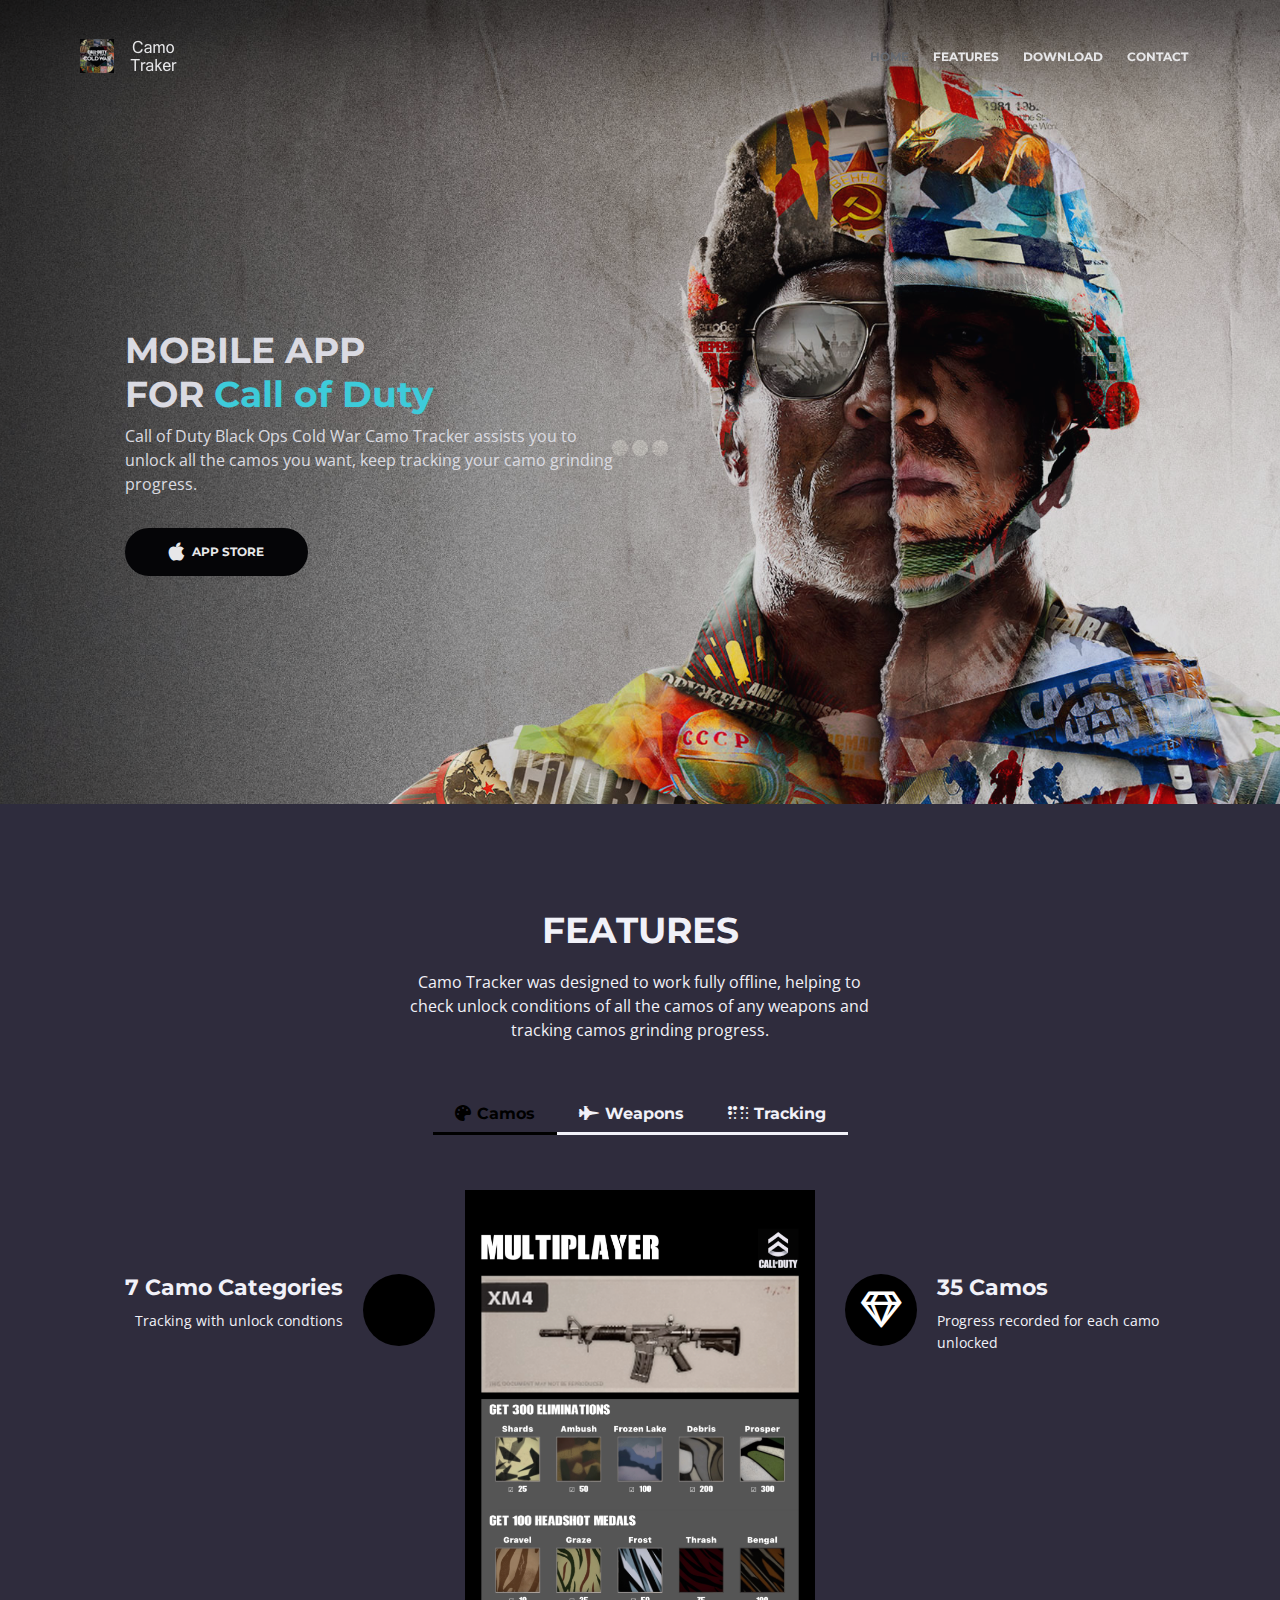
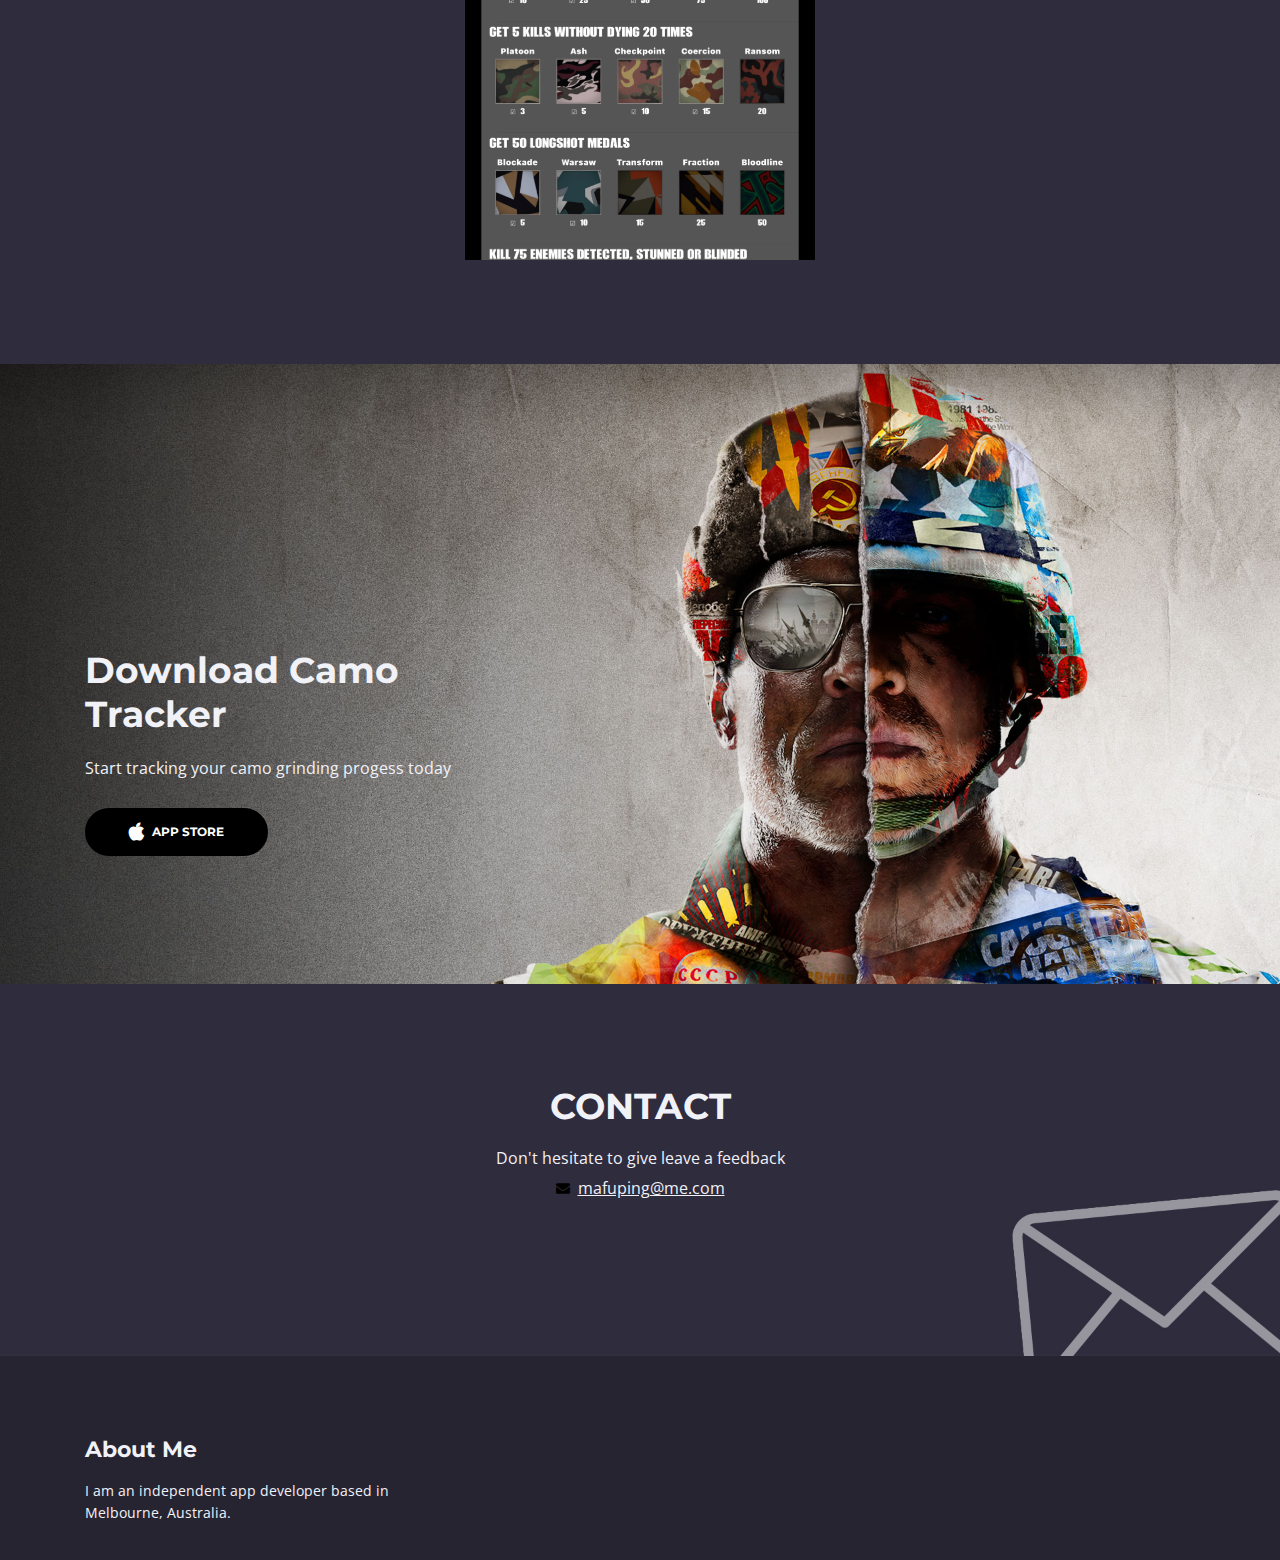
==== commit e87b6ad6: "Camo Tracker App URL update" ====
--- a/CamoTracker/index.html
+++ b/CamoTracker/index.html
@@ -95,7 +95,7 @@
                                 Call of Duty Black Ops Cold War Camo Tracker assists you to unlock all the camos you want, 
                                 keep tracking your camo grinding progress.
                             </p>
-                            <a class="btn-solid-lg page-scroll" href="https://apps.apple.com/"><i class="fab fa-apple"></i>APP
+                            <a class="btn-solid-lg page-scroll" href="https://apps.apple.com/us/app/camo-tracker/id1542127066"><i class="fab fa-apple"></i>APP
                                 STORE</a>
                             <!--<a class="btn-solid-lg page-scroll" href="#your-link"><i class="fab fa-google-play"></i>PLAY STORE</a>-->
                         </div>
@@ -329,7 +329,7 @@
                     <div class="text-container">
                         <h2>Download <span class="blue">Camo Tracker</span></h2>
                         <p class="p-large">Start tracking your camo grinding progess today</p>
-                        <a class="btn-solid-lg" href="https://apps.apple.com/"><i class="fab fa-apple"></i>APP STORE</a>
+                        <a class="btn-solid-lg" href="https://apps.apple.com/us/app/camo-tracker/id1542127066"><i class="fab fa-apple"></i>APP STORE</a>
                         <!-- <a class="btn-solid-lg" href="#your-link"><i class="fab fa-google-play"></i>PLAY STORE</a> -->
                     </div> <!-- end of text-container -->
                 </div> <!-- end of col -->
